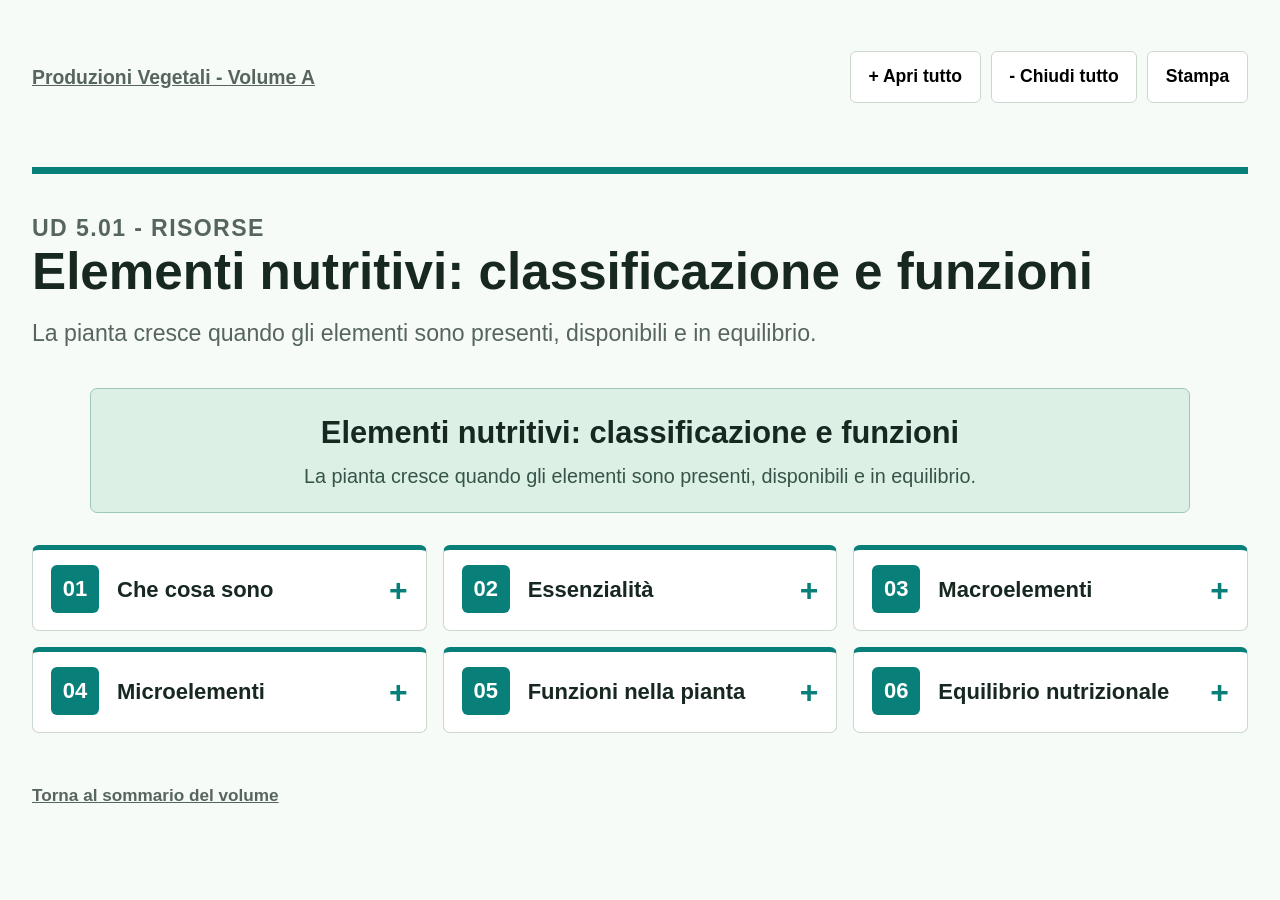
==== 05_01_elementi_nutritivi.html @ 9512dc9a "Crea mappe per nutrienti e piano di concimazione" ====
<!doctype html><html lang="it"><head><meta charset="utf-8"><meta name="viewport" content="width=device-width,initial-scale=1"><link rel="stylesheet" href="style.css"><title>Elementi nutritivi</title></head><body data-key="05_01"><main class="wrap"><nav class="topbar"><a class="crumbs" href="index.html">Produzioni Vegetali - Volume A</a><div class="controls"><button class="button" data-open>+ Apri tutto</button><button class="button" data-close>- Chiudi tutto</button><button class="button" onclick="print()">Stampa</button></div></nav><header class="hero"><p class="eyebrow" data-unit></p><h1 data-title></h1><p data-subtitle></p></header><section class="map-title" data-root></section><section class="map" data-map></section><footer class="footer"><a href="index.html">Torna al sommario del volume</a></footer></main><script src="mappe.js"></script><script>renderMappa(document.body.dataset.key)</script></body></html>
---- style.css ----
:root{color-scheme:light;font-family:Arial,Helvetica,sans-serif;font-size:22px;--ink:#172820;--muted:#56655e;--line:#cbd8ce;--paper:#f7fbf7;--teal:#087f78;--lime:#bddb60;--orange:#db8c25;--earth:#9a6b3d;--sky:#397da8;}
*{box-sizing:border-box}body{margin:0;background:var(--paper);color:var(--ink);line-height:1.45}a{color:inherit}.wrap{width:calc(100% - clamp(32px,5vw,112px));margin:auto;padding:clamp(24px,4vw,64px) 0 80px}.topbar{display:flex;justify-content:space-between;gap:18px;align-items:center;margin-bottom:clamp(30px,5vw,68px);font-size:.88rem}.crumbs{color:var(--muted);font-weight:700}.controls{display:flex;gap:10px;flex-wrap:wrap}.button{background:#fff;border:1px solid var(--line);border-radius:6px;padding:.55rem .8rem;font:inherit;font-size:.8rem;font-weight:800;text-decoration:none;cursor:pointer}.button:hover{border-color:var(--teal);color:var(--teal)}.hero{border-top:7px solid var(--teal);padding-top:20px;margin-bottom:38px}.eyebrow{color:var(--teal);font-weight:900;text-transform:uppercase;font-size:.82rem;letter-spacing:.06em;margin:0 0 8px}.hero h1{font-size:clamp(2rem,4vw,3.8rem);line-height:1.04;margin:0;max-width:1100px;letter-spacing:0}.hero p{font-size:1.05rem;max-width:950px;color:var(--muted);margin:18px 0 0}.grid{display:grid;grid-template-columns:repeat(2,minmax(0,1fr));gap:18px}.chapter{background:#fff;border:1px solid var(--line);border-top:6px solid var(--accent);border-radius:7px;padding:24px;min-height:245px;display:flex;flex-direction:column;text-decoration:none}.chapter:hover{box-shadow:0 10px 22px #17312418;transform:translateY(-2px)}.chapter .num{font-size:1.5rem;font-weight:900;color:var(--accent)}.chapter h2{font-size:1.35rem;line-height:1.18;margin:10px 0}.chapter p{margin:0;color:var(--muted);font-size:.94rem}.chapter .open{margin-top:auto;padding-top:18px;font-weight:900;color:var(--accent);font-size:.85rem}.note{margin-top:36px;border-left:5px solid var(--orange);background:#fff;padding:18px 20px;color:var(--muted);font-size:.91rem}.map-title{text-align:center;background:#ddf0e6;border:1px solid #9dcab4;border-radius:7px;padding:22px;margin:0 auto 32px;max-width:1100px}.map-title h2{margin:0;font-size:1.4rem}.map-title p{margin:6px 0 0;color:#355447;font-size:.9rem}.map{display:grid;grid-template-columns:repeat(3,minmax(0,1fr));gap:16px;counter-reset:branch}.branch{counter-increment:branch;border:1px solid var(--line);border-top:5px solid var(--accent);border-radius:7px;background:#fff;position:relative}.branch>details>summary{min-height:80px;padding:18px 52px 18px 84px;display:flex;align-items:center;font-weight:900;font-size:1rem;cursor:pointer;list-style:none}.branch::before{content:counter(branch,decimal-leading-zero);position:absolute;top:15px;left:18px;width:48px;height:48px;display:grid;place-items:center;border-radius:6px;background:var(--accent);color:#fff;font-weight:900;z-index:1}.branch summary::-webkit-details-marker{display:none}.branch summary::after{content:'+';position:absolute;right:18px;font-size:1.45rem;color:var(--accent)}.branch details[open] summary::after{content:'-'} .items{padding:0 18px 18px;border-top:1px solid var(--line)}.leaf{padding:15px 0;border-bottom:1px solid #e4ece6}.leaf:last-child{border:0}.leaf strong{display:block;font-size:1.02rem}.leaf span{display:block;color:var(--muted);font-size:.91rem;margin-top:4px}.formula{margin:12px 0 2px;padding:10px 12px;background:#f4f8f4;border-left:4px solid var(--accent);font-weight:800;font-size:.91rem}.key{margin-top:28px;display:grid;grid-template-columns:repeat(3,minmax(0,1fr));gap:14px}.key>div{border-top:4px solid var(--accent);background:#fff;padding:16px;border-radius:6px;font-size:.9rem}.key strong{display:block;font-size:1.02rem;margin-bottom:5px}.key span{color:var(--muted)}.footer{margin-top:50px;color:var(--muted);font-size:.78rem}.footer a{font-weight:800}@media (max-width:1050px){:root{font-size:20px}.map{grid-template-columns:repeat(2,minmax(0,1fr))}.key{grid-template-columns:1fr}.grid{grid-template-columns:repeat(2,minmax(0,1fr))}}@media (max-width:700px){:root{font-size:18px}.wrap{width:calc(100% - 28px);padding-top:22px}.topbar{align-items:flex-start;flex-direction:column;margin-bottom:30px}.controls{width:100%}.button{flex:1;text-align:center}.grid,.map{grid-template-columns:1fr}.chapter{min-height:0}.hero h1{font-size:2.05rem}.branch>details>summary{font-size:1.02rem}}
@media print{body{background:#fff;color:#111}.wrap{width:100%;padding:12mm}.topbar,.footer .hide-print{display:none}.hero{margin-bottom:16px}.hero h1{font-size:24pt}.hero p{font-size:12pt}.map{grid-template-columns:repeat(2,minmax(0,1fr));gap:8px}.branch,.key>div,.map-title,.chapter,.note{background:#fff!important;box-shadow:none}.branch::before{background:#fff;color:#111;border:1px solid #111}.branch details .items{display:block!important}.branch summary::after{display:none}.branch>details>summary{min-height:68px}.leaf{padding:9px 0}.leaf span{font-size:9.5pt}.key{grid-template-columns:repeat(3,minmax(0,1fr));gap:8px}.key>div{font-size:10pt}}
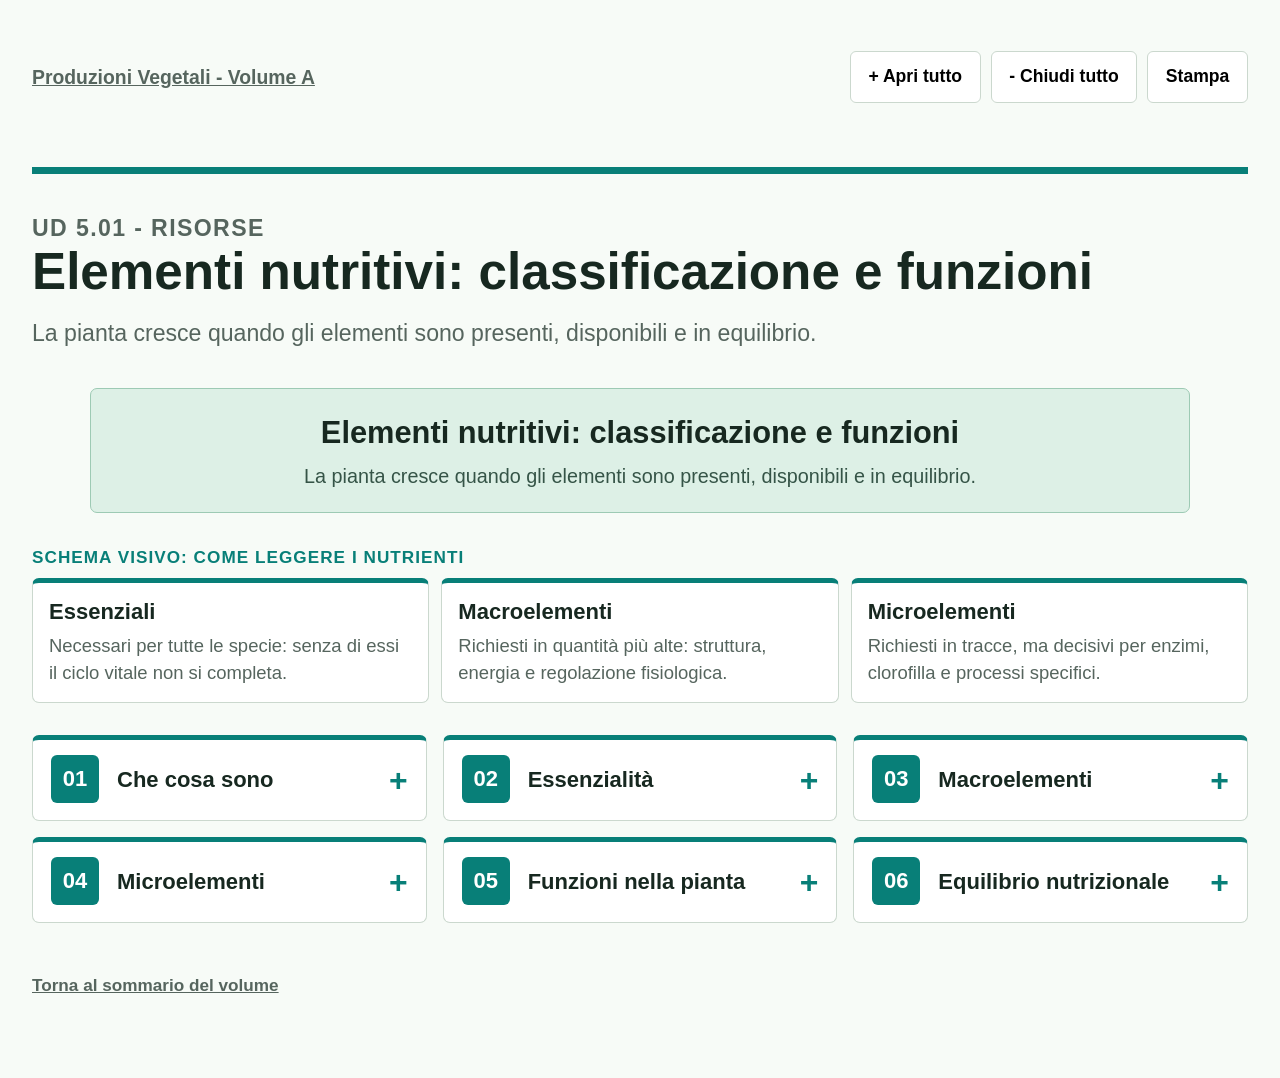
==== commit a9cafbae: "Approfondisce le mappe e aggiunge schemi didattici" ====
--- a/05_01_elementi_nutritivi.html
+++ b/05_01_elementi_nutritivi.html
@@ -1 +1 @@
-<!doctype html><html lang="it"><head><meta charset="utf-8"><meta name="viewport" content="width=device-width,initial-scale=1"><link rel="stylesheet" href="style.css"><title>Elementi nutritivi</title></head><body data-key="05_01"><main class="wrap"><nav class="topbar"><a class="crumbs" href="index.html">Produzioni Vegetali - Volume A</a><div class="controls"><button class="button" data-open>+ Apri tutto</button><button class="button" data-close>- Chiudi tutto</button><button class="button" onclick="print()">Stampa</button></div></nav><header class="hero"><p class="eyebrow" data-unit></p><h1 data-title></h1><p data-subtitle></p></header><section class="map-title" data-root></section><section class="map" data-map></section><footer class="footer"><a href="index.html">Torna al sommario del volume</a></footer></main><script src="mappe.js"></script><script>renderMappa(document.body.dataset.key)</script></body></html>
+<!doctype html><html lang="it"><head><meta charset="utf-8"><meta name="viewport" content="width=device-width,initial-scale=1"><link rel="stylesheet" href="style.css"><title>Elementi nutritivi</title></head><body data-key="05_01"><main class="wrap"><nav class="topbar"><a class="crumbs" href="index.html">Produzioni Vegetali - Volume A</a><div class="controls"><button class="button" data-open>+ Apri tutto</button><button class="button" data-close>- Chiudi tutto</button><button class="button" onclick="print()">Stampa</button></div></nav><header class="hero"><p class="eyebrow" data-unit></p><h1 data-title></h1><p data-subtitle></p></header><section class="map-title" data-root></section><section class="study-graphic" data-graphic></section><section class="map" data-map></section><footer class="footer"><a href="index.html">Torna al sommario del volume</a></footer></main><script src="mappe.js"></script><script>renderMappa(document.body.dataset.key)</script></body></html>
--- a/style.css
+++ b/style.css
@@ -1,3 +1,4 @@
 :root{color-scheme:light;font-family:Arial,Helvetica,sans-serif;font-size:22px;--ink:#172820;--muted:#56655e;--line:#cbd8ce;--paper:#f7fbf7;--teal:#087f78;--lime:#bddb60;--orange:#db8c25;--earth:#9a6b3d;--sky:#397da8;}
 *{box-sizing:border-box}body{margin:0;background:var(--paper);color:var(--ink);line-height:1.45}a{color:inherit}.wrap{width:calc(100% - clamp(32px,5vw,112px));margin:auto;padding:clamp(24px,4vw,64px) 0 80px}.topbar{display:flex;justify-content:space-between;gap:18px;align-items:center;margin-bottom:clamp(30px,5vw,68px);font-size:.88rem}.crumbs{color:var(--muted);font-weight:700}.controls{display:flex;gap:10px;flex-wrap:wrap}.button{background:#fff;border:1px solid var(--line);border-radius:6px;padding:.55rem .8rem;font:inherit;font-size:.8rem;font-weight:800;text-decoration:none;cursor:pointer}.button:hover{border-color:var(--teal);color:var(--teal)}.hero{border-top:7px solid var(--teal);padding-top:20px;margin-bottom:38px}.eyebrow{color:var(--teal);font-weight:900;text-transform:uppercase;font-size:.82rem;letter-spacing:.06em;margin:0 0 8px}.hero h1{font-size:clamp(2rem,4vw,3.8rem);line-height:1.04;margin:0;max-width:1100px;letter-spacing:0}.hero p{font-size:1.05rem;max-width:950px;color:var(--muted);margin:18px 0 0}.grid{display:grid;grid-template-columns:repeat(2,minmax(0,1fr));gap:18px}.chapter{background:#fff;border:1px solid var(--line);border-top:6px solid var(--accent);border-radius:7px;padding:24px;min-height:245px;display:flex;flex-direction:column;text-decoration:none}.chapter:hover{box-shadow:0 10px 22px #17312418;transform:translateY(-2px)}.chapter .num{font-size:1.5rem;font-weight:900;color:var(--accent)}.chapter h2{font-size:1.35rem;line-height:1.18;margin:10px 0}.chapter p{margin:0;color:var(--muted);font-size:.94rem}.chapter .open{margin-top:auto;padding-top:18px;font-weight:900;color:var(--accent);font-size:.85rem}.note{margin-top:36px;border-left:5px solid var(--orange);background:#fff;padding:18px 20px;color:var(--muted);font-size:.91rem}.map-title{text-align:center;background:#ddf0e6;border:1px solid #9dcab4;border-radius:7px;padding:22px;margin:0 auto 32px;max-width:1100px}.map-title h2{margin:0;font-size:1.4rem}.map-title p{margin:6px 0 0;color:#355447;font-size:.9rem}.map{display:grid;grid-template-columns:repeat(3,minmax(0,1fr));gap:16px;counter-reset:branch}.branch{counter-increment:branch;border:1px solid var(--line);border-top:5px solid var(--accent);border-radius:7px;background:#fff;position:relative}.branch>details>summary{min-height:80px;padding:18px 52px 18px 84px;display:flex;align-items:center;font-weight:900;font-size:1rem;cursor:pointer;list-style:none}.branch::before{content:counter(branch,decimal-leading-zero);position:absolute;top:15px;left:18px;width:48px;height:48px;display:grid;place-items:center;border-radius:6px;background:var(--accent);color:#fff;font-weight:900;z-index:1}.branch summary::-webkit-details-marker{display:none}.branch summary::after{content:'+';position:absolute;right:18px;font-size:1.45rem;color:var(--accent)}.branch details[open] summary::after{content:'-'} .items{padding:0 18px 18px;border-top:1px solid var(--line)}.leaf{padding:15px 0;border-bottom:1px solid #e4ece6}.leaf:last-child{border:0}.leaf strong{display:block;font-size:1.02rem}.leaf span{display:block;color:var(--muted);font-size:.91rem;margin-top:4px}.formula{margin:12px 0 2px;padding:10px 12px;background:#f4f8f4;border-left:4px solid var(--accent);font-weight:800;font-size:.91rem}.key{margin-top:28px;display:grid;grid-template-columns:repeat(3,minmax(0,1fr));gap:14px}.key>div{border-top:4px solid var(--accent);background:#fff;padding:16px;border-radius:6px;font-size:.9rem}.key strong{display:block;font-size:1.02rem;margin-bottom:5px}.key span{color:var(--muted)}.footer{margin-top:50px;color:var(--muted);font-size:.78rem}.footer a{font-weight:800}@media (max-width:1050px){:root{font-size:20px}.map{grid-template-columns:repeat(2,minmax(0,1fr))}.key{grid-template-columns:1fr}.grid{grid-template-columns:repeat(2,minmax(0,1fr))}}@media (max-width:700px){:root{font-size:18px}.wrap{width:calc(100% - 28px);padding-top:22px}.topbar{align-items:flex-start;flex-direction:column;margin-bottom:30px}.controls{width:100%}.button{flex:1;text-align:center}.grid,.map{grid-template-columns:1fr}.chapter{min-height:0}.hero h1{font-size:2.05rem}.branch>details>summary{font-size:1.02rem}}
 @media print{body{background:#fff;color:#111}.wrap{width:100%;padding:12mm}.topbar,.footer .hide-print{display:none}.hero{margin-bottom:16px}.hero h1{font-size:24pt}.hero p{font-size:12pt}.map{grid-template-columns:repeat(2,minmax(0,1fr));gap:8px}.branch,.key>div,.map-title,.chapter,.note{background:#fff!important;box-shadow:none}.branch::before{background:#fff;color:#111;border:1px solid #111}.branch details .items{display:block!important}.branch summary::after{display:none}.branch>details>summary{min-height:68px}.leaf{padding:9px 0}.leaf span{font-size:9.5pt}.key{grid-template-columns:repeat(3,minmax(0,1fr));gap:8px}.key>div{font-size:10pt}}
+.study-graphic{margin:0 auto 32px;max-width:1320px}.graphic-label{font-size:.78rem;font-weight:900;color:var(--accent);text-transform:uppercase;letter-spacing:.06em;margin:0 0 8px}.graphic{display:grid;grid-template-columns:repeat(3,minmax(0,1fr));gap:12px}.graphic.flow-six{grid-template-columns:repeat(6,minmax(0,1fr))}.graphic-card{border:1px solid var(--line);border-top:5px solid var(--accent);border-radius:7px;background:#fff;padding:16px;position:relative}.graphic-card strong{display:block;font-size:1rem;line-height:1.2}.graphic-card span{display:block;color:var(--muted);font-size:.84rem;margin-top:7px}.graphic-card.arrow::after{content:'→';position:absolute;right:-18px;top:50%;transform:translateY(-50%);font-size:1.4rem;font-weight:900;color:var(--accent);z-index:2}@media (max-width:1050px){.graphic.flow-six,.graphic{grid-template-columns:repeat(2,minmax(0,1fr))}.graphic-card.arrow::after{display:none}}@media (max-width:700px){.graphic,.graphic.flow-six{grid-template-columns:1fr}}@media print{.study-graphic{margin-bottom:12px}.graphic,.graphic.flow-six{grid-template-columns:repeat(3,minmax(0,1fr))}.graphic-card{background:#fff!important}.graphic-card.arrow::after{display:none}}
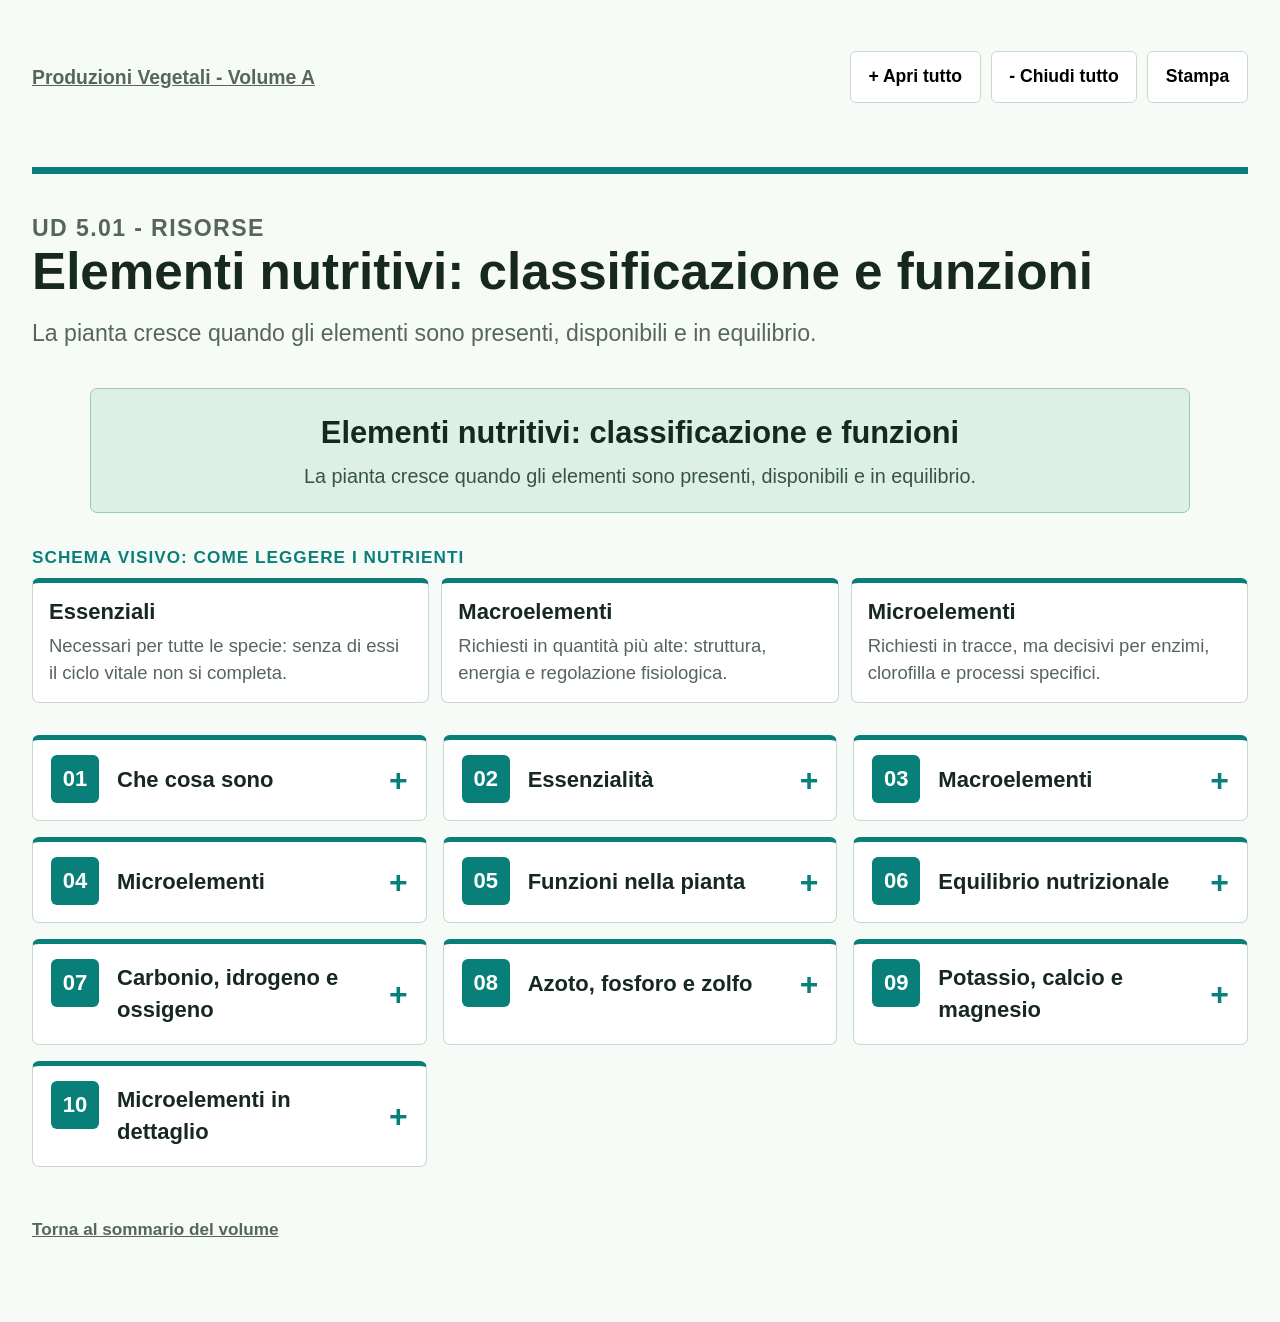
==== commit a8c2301c: "Approfondisci le mappe su nutrienti e concimazione" ====
--- a/05_01_elementi_nutritivi.html
+++ b/05_01_elementi_nutritivi.html
@@ -1 +1 @@
-<!doctype html><html lang="it"><head><meta charset="utf-8"><meta name="viewport" content="width=device-width,initial-scale=1"><link rel="stylesheet" href="style.css"><title>Elementi nutritivi</title></head><body data-key="05_01"><main class="wrap"><nav class="topbar"><a class="crumbs" href="index.html">Produzioni Vegetali - Volume A</a><div class="controls"><button class="button" data-open>+ Apri tutto</button><button class="button" data-close>- Chiudi tutto</button><button class="button" onclick="print()">Stampa</button></div></nav><header class="hero"><p class="eyebrow" data-unit></p><h1 data-title></h1><p data-subtitle></p></header><section class="map-title" data-root></section><section class="study-graphic" data-graphic></section><section class="map" data-map></section><footer class="footer"><a href="index.html">Torna al sommario del volume</a></footer></main><script src="mappe.js"></script><script>renderMappa(document.body.dataset.key)</script></body></html>
+<!doctype html><html lang="it"><head><meta charset="utf-8"><meta name="viewport" content="width=device-width,initial-scale=1"><link rel="stylesheet" href="style.css?v=20261015d"><title>Elementi nutritivi</title></head><body data-key="05_01"><main class="wrap"><nav class="topbar"><a class="crumbs" href="index.html">Produzioni Vegetali - Volume A</a><div class="controls"><button class="button" data-open>+ Apri tutto</button><button class="button" data-close>- Chiudi tutto</button><button class="button" onclick="print()">Stampa</button></div></nav><header class="hero"><p class="eyebrow" data-unit></p><h1 data-title></h1><p data-subtitle></p></header><section class="map-title" data-root></section><section class="study-graphic" data-graphic></section><section class="map" data-map></section><footer class="footer"><a href="index.html">Torna al sommario del volume</a></footer></main><script src="mappe.js?v=20261015d"></script><script>renderMappa(document.body.dataset.key)</script></body></html>
--- a/style.css
+++ b/style.css
@@ -1,4 +1,4 @@
 :root{color-scheme:light;font-family:Arial,Helvetica,sans-serif;font-size:22px;--ink:#172820;--muted:#56655e;--line:#cbd8ce;--paper:#f7fbf7;--teal:#087f78;--lime:#bddb60;--orange:#db8c25;--earth:#9a6b3d;--sky:#397da8;}
 *{box-sizing:border-box}body{margin:0;background:var(--paper);color:var(--ink);line-height:1.45}a{color:inherit}.wrap{width:calc(100% - clamp(32px,5vw,112px));margin:auto;padding:clamp(24px,4vw,64px) 0 80px}.topbar{display:flex;justify-content:space-between;gap:18px;align-items:center;margin-bottom:clamp(30px,5vw,68px);font-size:.88rem}.crumbs{color:var(--muted);font-weight:700}.controls{display:flex;gap:10px;flex-wrap:wrap}.button{background:#fff;border:1px solid var(--line);border-radius:6px;padding:.55rem .8rem;font:inherit;font-size:.8rem;font-weight:800;text-decoration:none;cursor:pointer}.button:hover{border-color:var(--teal);color:var(--teal)}.hero{border-top:7px solid var(--teal);padding-top:20px;margin-bottom:38px}.eyebrow{color:var(--teal);font-weight:900;text-transform:uppercase;font-size:.82rem;letter-spacing:.06em;margin:0 0 8px}.hero h1{font-size:clamp(2rem,4vw,3.8rem);line-height:1.04;margin:0;max-width:1100px;letter-spacing:0}.hero p{font-size:1.05rem;max-width:950px;color:var(--muted);margin:18px 0 0}.grid{display:grid;grid-template-columns:repeat(2,minmax(0,1fr));gap:18px}.chapter{background:#fff;border:1px solid var(--line);border-top:6px solid var(--accent);border-radius:7px;padding:24px;min-height:245px;display:flex;flex-direction:column;text-decoration:none}.chapter:hover{box-shadow:0 10px 22px #17312418;transform:translateY(-2px)}.chapter .num{font-size:1.5rem;font-weight:900;color:var(--accent)}.chapter h2{font-size:1.35rem;line-height:1.18;margin:10px 0}.chapter p{margin:0;color:var(--muted);font-size:.94rem}.chapter .open{margin-top:auto;padding-top:18px;font-weight:900;color:var(--accent);font-size:.85rem}.note{margin-top:36px;border-left:5px solid var(--orange);background:#fff;padding:18px 20px;color:var(--muted);font-size:.91rem}.map-title{text-align:center;background:#ddf0e6;border:1px solid #9dcab4;border-radius:7px;padding:22px;margin:0 auto 32px;max-width:1100px}.map-title h2{margin:0;font-size:1.4rem}.map-title p{margin:6px 0 0;color:#355447;font-size:.9rem}.map{display:grid;grid-template-columns:repeat(3,minmax(0,1fr));gap:16px;counter-reset:branch}.branch{counter-increment:branch;border:1px solid var(--line);border-top:5px solid var(--accent);border-radius:7px;background:#fff;position:relative}.branch>details>summary{min-height:80px;padding:18px 52px 18px 84px;display:flex;align-items:center;font-weight:900;font-size:1rem;cursor:pointer;list-style:none}.branch::before{content:counter(branch,decimal-leading-zero);position:absolute;top:15px;left:18px;width:48px;height:48px;display:grid;place-items:center;border-radius:6px;background:var(--accent);color:#fff;font-weight:900;z-index:1}.branch summary::-webkit-details-marker{display:none}.branch summary::after{content:'+';position:absolute;right:18px;font-size:1.45rem;color:var(--accent)}.branch details[open] summary::after{content:'-'} .items{padding:0 18px 18px;border-top:1px solid var(--line)}.leaf{padding:15px 0;border-bottom:1px solid #e4ece6}.leaf:last-child{border:0}.leaf strong{display:block;font-size:1.02rem}.leaf span{display:block;color:var(--muted);font-size:.91rem;margin-top:4px}.formula{margin:12px 0 2px;padding:10px 12px;background:#f4f8f4;border-left:4px solid var(--accent);font-weight:800;font-size:.91rem}.key{margin-top:28px;display:grid;grid-template-columns:repeat(3,minmax(0,1fr));gap:14px}.key>div{border-top:4px solid var(--accent);background:#fff;padding:16px;border-radius:6px;font-size:.9rem}.key strong{display:block;font-size:1.02rem;margin-bottom:5px}.key span{color:var(--muted)}.footer{margin-top:50px;color:var(--muted);font-size:.78rem}.footer a{font-weight:800}@media (max-width:1050px){:root{font-size:20px}.map{grid-template-columns:repeat(2,minmax(0,1fr))}.key{grid-template-columns:1fr}.grid{grid-template-columns:repeat(2,minmax(0,1fr))}}@media (max-width:700px){:root{font-size:18px}.wrap{width:calc(100% - 28px);padding-top:22px}.topbar{align-items:flex-start;flex-direction:column;margin-bottom:30px}.controls{width:100%}.button{flex:1;text-align:center}.grid,.map{grid-template-columns:1fr}.chapter{min-height:0}.hero h1{font-size:2.05rem}.branch>details>summary{font-size:1.02rem}}
 @media print{body{background:#fff;color:#111}.wrap{width:100%;padding:12mm}.topbar,.footer .hide-print{display:none}.hero{margin-bottom:16px}.hero h1{font-size:24pt}.hero p{font-size:12pt}.map{grid-template-columns:repeat(2,minmax(0,1fr));gap:8px}.branch,.key>div,.map-title,.chapter,.note{background:#fff!important;box-shadow:none}.branch::before{background:#fff;color:#111;border:1px solid #111}.branch details .items{display:block!important}.branch summary::after{display:none}.branch>details>summary{min-height:68px}.leaf{padding:9px 0}.leaf span{font-size:9.5pt}.key{grid-template-columns:repeat(3,minmax(0,1fr));gap:8px}.key>div{font-size:10pt}}
-.study-graphic{margin:0 auto 32px;max-width:1320px}.graphic-label{font-size:.78rem;font-weight:900;color:var(--accent);text-transform:uppercase;letter-spacing:.06em;margin:0 0 8px}.graphic{display:grid;grid-template-columns:repeat(3,minmax(0,1fr));gap:12px}.graphic.flow-six{grid-template-columns:repeat(6,minmax(0,1fr))}.graphic-card{border:1px solid var(--line);border-top:5px solid var(--accent);border-radius:7px;background:#fff;padding:16px;position:relative}.graphic-card strong{display:block;font-size:1rem;line-height:1.2}.graphic-card span{display:block;color:var(--muted);font-size:.84rem;margin-top:7px}.graphic-card.arrow::after{content:'→';position:absolute;right:-18px;top:50%;transform:translateY(-50%);font-size:1.4rem;font-weight:900;color:var(--accent);z-index:2}@media (max-width:1050px){.graphic.flow-six,.graphic{grid-template-columns:repeat(2,minmax(0,1fr))}.graphic-card.arrow::after{display:none}}@media (max-width:700px){.graphic,.graphic.flow-six{grid-template-columns:1fr}}@media print{.study-graphic{margin-bottom:12px}.graphic,.graphic.flow-six{grid-template-columns:repeat(3,minmax(0,1fr))}.graphic-card{background:#fff!important}.graphic-card.arrow::after{display:none}}
+.study-graphic{margin:0 auto 32px;max-width:1320px}.graphic-label{font-size:.78rem;font-weight:900;color:var(--accent);text-transform:uppercase;letter-spacing:.06em;margin:0 0 8px}.graphic{display:grid;grid-template-columns:repeat(3,minmax(0,1fr));gap:12px}.graphic.flow-six{grid-template-columns:repeat(5,minmax(0,1fr))}.graphic-card{border:1px solid var(--line);border-top:5px solid var(--accent);border-radius:7px;background:#fff;padding:16px;position:relative}.graphic-card strong{display:block;font-size:1rem;line-height:1.2}.graphic-card span{display:block;color:var(--muted);font-size:.84rem;margin-top:7px}.graphic-card.arrow::after{content:'→';position:absolute;right:-18px;top:50%;transform:translateY(-50%);font-size:1.4rem;font-weight:900;color:var(--accent);z-index:2}@media (max-width:1050px){.graphic.flow-six,.graphic{grid-template-columns:repeat(2,minmax(0,1fr))}.graphic-card.arrow::after{display:none}}@media (max-width:700px){.graphic,.graphic.flow-six{grid-template-columns:1fr}}@media print{.study-graphic{margin-bottom:12px}.graphic,.graphic.flow-six{grid-template-columns:repeat(3,minmax(0,1fr))}.graphic-card{background:#fff!important}.graphic-card.arrow::after{display:none}}
